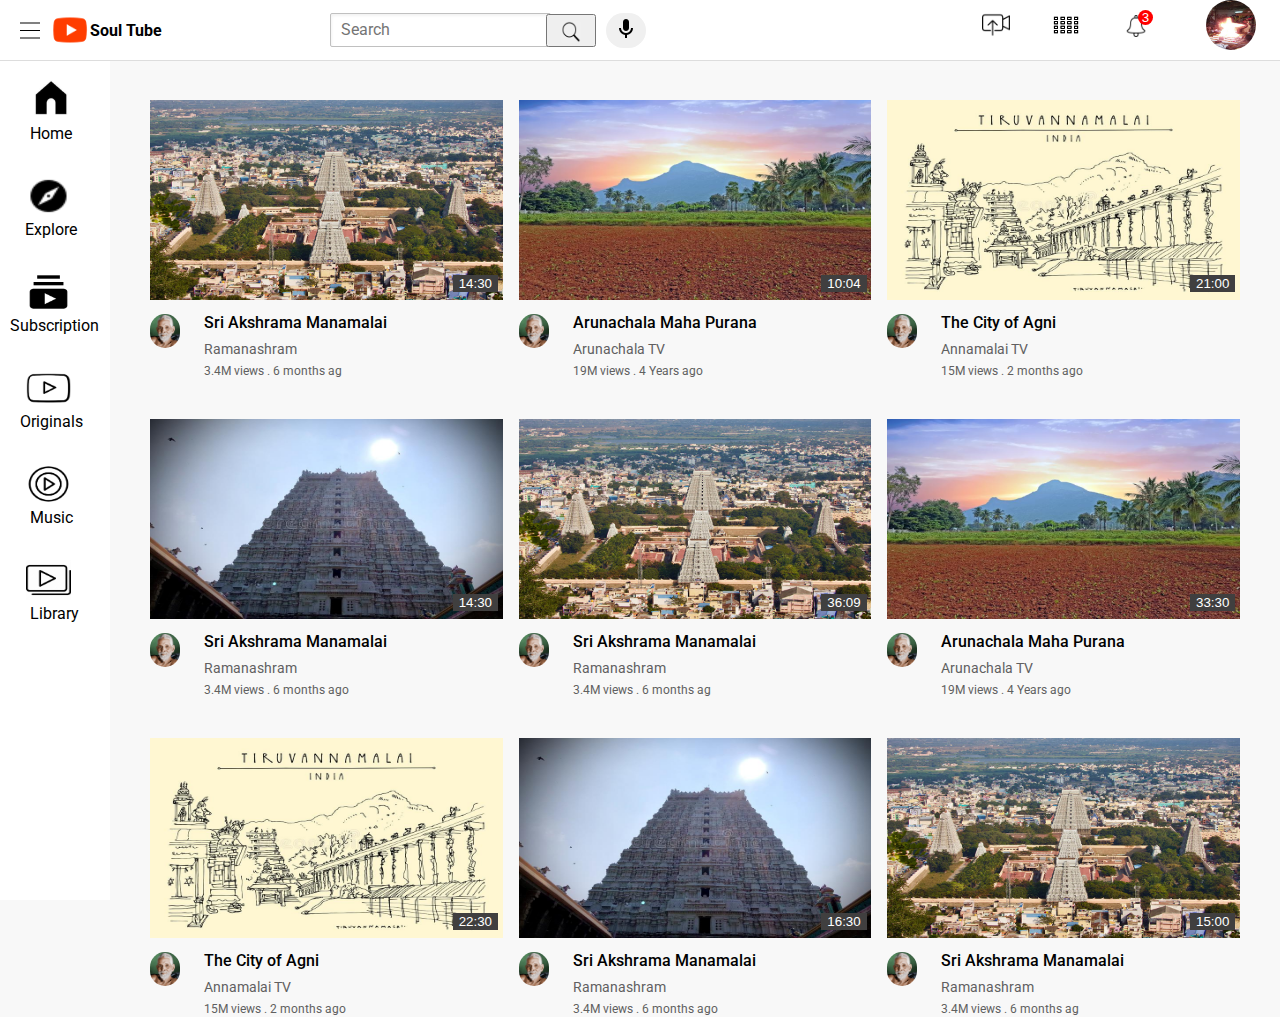
==== project-1/index.html @ 608aa6e9 "Added files" ====
<!DOCTYPE html>
<html>
    <head>
        <title>Youtube.com Clone</title>
        <link rel="preconnect" href="https://fonts.googleapis.com">
        <link rel="preconnect" href="https://fonts.gstatic.com" crossorigin>
        <link href="https://fonts.googleapis.com/css2?family=Roboto:wght@400;500;700&display=swap" rel="stylesheet">
        <link rel="stylesheet" href="styles/general.css">
        <link rel="stylesheet" href="styles/header.css">
        <link rel="stylesheet" href="styles/video.css">
        <link rel="stylesheet" href="styles/sidebar.css">


    </head>
    <body>
        <div class="header">
            <div class="left-section">
                <img class="Menu" src="icons/icons8-menu-50.png">
                <img class="Youtube-Logo" src="icons/icons8-youtube-48.png">
                <p><strong>Soul Tube</strong></p>
            </div>
            <div class="middle-section">
                <input class="search-bar" type="text" placeholder="Search">
                <button class="Search-button">
                    <img class="search-icon" src="icons/icons8-search-50.png">
                    <div class="tool-tip">Search</div>
                </button>
                <button class="Mic-Button">
                    <img class="Mic-icon" src="icons/icons8-microphone-24.png">
                    <div class="tooltip">
                        Search with your voice
                    </div>
                </button>
            </div>
            <div class="right-section">
                <button class="upload-button">
                    <img class="upload-icon" src="icons/icons8-video-upload-32.png">
                    <div class="tooltip">
                        Upload
                    </div>
                </button>
                <button class="grid-button">
                    <img class="grid-logo" src="icons/icons8-grid-view-50.png">
                    <div class="tool--tip">
                        Options
                    </div>
                  
                </button>
                <button class="bell-button">
                    <img class="bell-logo" src="icons/icons8-notification-50.png">
                    <div class="cnt">
                        3
                    </div>
                </button>
                <img class="my-logo" src="channel-logo/thumbnail3.0.jpeg">

            </div>


        </div>
        <div class="sidebar">
            <div class="sidebar-link">
                <img src="icons/Screenshot 2023-02-25 at 1.32.40 PM.png">
                <div><p style="margin-left: 30px;">Home</p></div>
            </div>
            <div class="sidebar-link">
                <img src="icons/icons8-compass-30.png">
                <div><p style="margin-left: 25px;">Explore</p></div>
            </div>
            <div class="sidebar-link">
                <img src="icons/youtube_subscription_icon_136007.png">
                <div><p style="margin-left: 10px;">Subscription</p></div>
            </div>
            <div class="sidebar-link">
                <img src="icons/download.png">
                <div><p style="margin-left: 20px;">Originals</p></div>
            </div>
            <div class="sidebar-link">
                <img src="icons/icon.png">
                <div><p style="margin-left: 30px;">Music</p></div>
            </div>
            <div class="sidebar-link">
                <img src="icons/icon-1.png">
                <div><p style="margin-left: 30px;">Library</p></div>
            </div>


        </div>




        <div class="video-info-grid">
            <div class="video-preview">
                <div class="thumbnail-row" style="position: relative;">
                    <img class="thumbnail-1" src="thumbnails/temple.jpeg">
                    <div style="position: absolute; height: 10px; width: 20px; bottom: 0; right: 30px; margin-bottom: 20px;">
                        <button style="background-color: rgb(64, 63, 63); color: white; border: none;">
                            14:30
                        </button>
                    </div>
                </div>
                <div class="video-grid">
                    <div class="channel-picture">
                        <img class="logo-1" src="channel-logo/whatsapdp.jpeg">
                    </div>
                    <div class="video-info">
                        <p class="video-title">
                            Sri Akshrama Manamalai
                        </p>
                        <p class="video-owner">
                            Ramanashram
                        </p>
                        <p class="view-report">
                            3.4M views &#46; 6 months ag
                        </p>
        
                    </div>
                </div>
        
              
    
            </div>
            <div class="video-preview">
                <div class="thumbnail-row" style="position: relative;">
                    <img class="thumbnail-1" src="thumbnails/Arunachalam.jpeg">
                    <div style="position: absolute; height: 10px; width: 20px; bottom: 0; right: 30px; margin-bottom: 20px;">
                        <button style="background-color: rgb(64, 63, 63); color: white; border: none;"><!--In this code we are assigning timestamp of the video by keeping the thumbnail as relative and we are creating a division which is absolute to the relative division(thumbnail) and we are assigning height,width,color and position which is relative to the thumbnail-->
                            10:04
                        </button>
                    </div>
                </div>
                <div class="video-grid">
                    <div class="channel-picture">
                        <img class="logo-1" src="channel-logo/whatsapdp.jpeg">
                    </div>
                    <div class="video-info">
                        <p class="video-title">
                            Arunachala Maha Purana
                        </p>
                        <p class="video-owner">
                            Arunachala TV
                        </p>
                        <p class="view-report">
                            19M views &#46; 4 Years ago
                        </p>
        
                    </div>
                </div>
        
              
    
            </div>
            <div class="video-preview">
                <div class="thumbnail-row" style="position: relative;">
                    <img class="thumbnail-1" src="thumbnails/tiruvannamalai-tiru-tamil-nadu-india-arulmigu-arunachaleswarar-temple-annamalaiyar-shiva-temple-annamalaiyar-hill-210025680 copy.jpg">
                    <div style="position: absolute; height: 10px; width: 20px; bottom: 0; right: 30px; margin-bottom: 20px;">
                        <button style="background-color: rgb(64, 63, 63); color: white; border: none;">
                            21:00
                        </button>
                    </div>
                </div>
                <div class="video-grid">
                    <div class="channel-picture">
                        <img class="logo-1" src="channel-logo/whatsapdp.jpeg">
                    </div>
                    <div class="video-info">
                        <p class="video-title">
                            The City of Agni
                        </p>
                        <p class="video-owner">
                            Annamalai TV
                        </p>
                        <p class="view-report">
                            15M views &#46; 2 months ago
                        </p>
        
                    </div>
                </div>
             
            </div>
            <div class="video-preview">
                <div class="thumbnail-row" style="position: relative">
                    <img class="thumbnail-1" src="thumbnails/koil.jpeg">
                    <div style="position: absolute; height: 10px; width: 20px; bottom: 0; right: 30px; margin-bottom: 20px;">
                        <button style="background-color: rgb(64, 63, 63); color: white; border: none;">
                            14:30
                        </button>
                    </div>
                </div>
                <div class="video-grid">
                    <div class="channel-picture">
                        <img class="logo-1" src="channel-logo/whatsapdp.jpeg">
                    </div>
                    <div class="video-info">
                        <p class="video-title">
                            Sri Akshrama Manamalai
                        </p>
                        <p class="video-owner">
                            Ramanashram
                        </p>
                        <p class="view-report">
                            3.4M views &#46; 6 months ago
                        </p>
        
                    </div>
                </div>
            </div>
            <div class="video-preview">
                <div class="thumbnail-row" style="position: relative;">
                    <img class="thumbnail-1" src="thumbnails/temple.jpeg">
                    <div style="position: absolute; height: 10px; width: 20px; bottom: 0; right: 30px; margin-bottom: 20px;">
                        <button style="background-color: rgb(64, 63, 63); color: white; border: none;">
                            36:09
                        </button>
                    </div>
                </div>
                <div class="video-grid">
                    <div class="channel-picture">
                        <img class="logo-1" src="channel-logo/whatsapdp.jpeg">
                    </div>
                    <div class="video-info">
                        <p class="video-title">
                            Sri Akshrama Manamalai
                        </p>
                        <p class="video-owner">
                            Ramanashram
                        </p>
                        <p class="view-report">
                            3.4M views &#46; 6 months ag
                        </p>
        
                    </div>
                </div>
            </div>
            <div class="video-preview">
                <div class="thumbnail-row" style="position: relative;">
                    <img class="thumbnail-1" src="thumbnails/Arunachalam.jpeg">
                    <div style="position: absolute; height: 10px; width: 20px; bottom: 0; right: 30px; margin-bottom: 20px;">
                        <button style="background-color: rgb(64, 63, 63); color: white; border: none;">
                            33:30
                        </button>
                    </div>
                </div>
                <div class="video-grid">
                    <div class="channel-picture">
                        <img class="logo-1" src="channel-logo/whatsapdp.jpeg">
                    </div>
                    <div class="video-info">
                        <p class="video-title">
                            Arunachala Maha Purana
                        </p>
                        <p class="video-owner">
                            Arunachala TV
                        </p>
                        <p class="view-report">
                            19M views &#46; 4 Years ago
                        </p>
        
                    </div>
                </div>
            </div>
            <div class="video-preview">
                <div class="thumbnail-row" style="position: relative;">
                    <img class="thumbnail-1" src="thumbnails/tiruvannamalai-tiru-tamil-nadu-india-arulmigu-arunachaleswarar-temple-annamalaiyar-shiva-temple-annamalaiyar-hill-210025680 copy.jpg">
                    <div style="position: absolute; height: 10px; width: 20px; bottom: 0; right: 30px; margin-bottom: 20px;">
                        <button style="background-color: rgb(64, 63, 63); color: white; border: none;">
                            22:30
                        </button>
                    </div>
                </div>
                <div class="video-grid">
                    <div class="channel-picture">
                        <img class="logo-1" src="channel-logo/whatsapdp.jpeg">
                    </div>
                    <div class="video-info">
                        <p class="video-title">
                            The City of Agni
                        </p>
                        <p class="video-owner">
                            Annamalai TV
                        </p>
                        <p class="view-report">
                            15M views &#46; 2 months ago
                        </p>
        
                    </div>
                </div>
             
            </div>
            <div class="video-preview">
                <div class="thumbnail-row" style="position: relative;">
                    <img class="thumbnail-1" src="thumbnails/koil.jpeg">
                    <div style="position: absolute; height: 10px; width: 20px; bottom: 0; right: 30px; margin-bottom: 20px;">
                        <button style="background-color: rgb(64, 63, 63); color: white; border: none;">
                            16:30
                        </button>
                    </div>
                </div>
                <div class="video-grid">
                    <div class="channel-picture">
                        <img class="logo-1" src="channel-logo/whatsapdp.jpeg">
                    </div>
                    <div class="video-info">
                        <p class="video-title">
                            Sri Akshrama Manamalai
                        </p>
                        <p class="video-owner">
                            Ramanashram
                        </p>
                        <p class="view-report">
                            3.4M views &#46; 6 months ago
                        </p>
        
                    </div>
                </div>
            </div>
            <div class="video-preview">
                <div class="thumbnail-row" style="position: relative;">
                    <img class="thumbnail-1" src="thumbnails/temple.jpeg">
                    <div style="position: absolute; height: 10px; width: 20px; bottom: 0; right: 30px; margin-bottom: 20px;">
                        <button style="background-color: rgb(64, 63, 63); color: white; border: none;">
                            15:00
                        </button>
                    </div>
                </div>
                <div class="video-grid">
                    <div class="channel-picture">
                        <img class="logo-1" src="channel-logo/whatsapdp.jpeg">
                    </div>
                    <div class="video-info">
                        <p class="video-title">
                            Sri Akshrama Manamalai
                        </p>
                        <p class="video-owner">
                            Ramanashram
                        </p>
                        <p class="view-report">
                            3.4M views &#46; 6 months ag
                        </p>
        
                    </div>
                </div>
        
              
    
            </div>


          
                 
            
        </div>

        
     
    
 
        
    </body>
</html>
---- project-1/styles/general.css ----
p {
    font-family: Roboto, Arial;/*font stacking*/
    margin-top: 0;
    margin-bottom: 0;
}
body{
    margin: 0;
    padding-top: 100px;
    padding-left: 150px;
    padding-right: 40px;
    background-color: rgb(248,248,248);
}
---- project-1/styles/header.css ----
.header{
    height: 60px;
    display: flex;
    flex-direction: row;
    justify-content: space-between;
    max-width: 100%;
    background-color: white;
    top: 0;
    left: 0;
    right: 0;
    position: fixed;
    border-bottom-width: 1px;
    border-bottom-color: rgb(221, 221, 221);
    border-bottom-style: solid;
    z-index: 100;
}
.left-section {
    display: flex;
    align-items: center;
    width: 300px;
}
.Menu{
    height: 25px;
    width: 20px;
    margin-left: 20px;

}
.Youtube-Logo{
    height: 40px;
    margin-left: 10px;
}
.middle-section {
    flex: 1;
    margin-left: 100px;
    margin-right: 30px;
    max-width: 500px;
    display: flex;
    align-items: center;
    justify-content: right;
    
}
.search-bar{
    height: 30px;
    flex: 1;
    padding-left: 10px;
    font-size: 16px;
    border-width: 1px;
    border-color: rgb(192,192,192);
    border-style: solid;
    border-radius: 2px;
    box-shadow: inset 1px 2px 3px rgba(0,0,0,0.05);
    margin-right: -5px;
    
}
.search-bar::placeholder{
    font-size: 16px;
    font-family: Roboto, Arial;
}
.Search-button {
    height: 33px;
    width:50px ;
    margin-left: -5;
    position: relative;
}
.search-icon {
    height: 22px;
    width: 20px;
    margin-top: 4px;
    background-color: rgb(240,240,240);
    border-width: 1px;
    border-radius: 2px;
    
}
.Search-button .tool-tip{
    position: absolute;
    top: 40px;
    left: 0;
    background-color: rgb(145, 145, 145);
    color: white;
    padding-top: 8px;
    padding-bottom: 8px;
    padding-left: 8px;
    padding-right: 8px;
    border-radius: 4px;
    font-size: 12px;
    opacity: 0;
    transition: opacity 0.15s;
    pointer-events: none;
}
.Search-button:hover .tool-tip {
    opacity: 1;

}
.Mic-Button {
    height: 35px;
    width: 40px;
    background-color: rgb(240,240,240);
    border: none;
    margin-left: 10px;
    border-radius: 20px;
    position: relative;
    
}
.Mic-Button .tooltip{
    position: absolute;
    top: 40px;
    left: 0;
    
    background-color: rgb(145, 145, 145);
    color: white;
    padding-top: 20px;
    padding-bottom: 20px;
    padding-left: 20px;
    padding-right: 20px;
    border-radius: 4px;
    font-size: 12px;
    opacity: 0;
    transition: opacity 0.15s;
    pointer-events: none;
    white-space: nowrap;
    transition: opacity 0.15s;
    display: flex;
}

.Mic-Button:hover .tooltip{
    opacity: 1;
}
.right-section{
    max-width: 800px;
    margin-left: 300px;
    display: flex;
    align-items: centre;
    flex: 1;
    justify-content: space-between;
    margin-right: 24px;
    flex-shrink: 0;
}
.upload-button {
    height: 30px;
    width: 20px;
    display: flex;
    margin-top: 10px;
    border: none;
    background-color: white;

}
.upload-button .tooltip{
    position: absolute;
    top: 50px;
    right: 0;
    margin-right: 320px;
    background-color: rgb(145, 145, 145);
    color: white;
    padding-top: 10px;
    padding-bottom: 10px;
    padding-left: 10px;
    padding-right: 10px;
    border-radius: 4px;
    font-size: 12px;
    opacity: 0;
    transition: opacity 0.15s;
    pointer-events: none;
    white-space: nowrap;
    transition: opacity 0.15s;
    display: flex;
}
.upload-button:hover .tooltip{
    opacity: 1;
}
.grid-logo{
    width: 30px;
    
}
.grid-button{
    width: 40px;
    height: 30px;
    margin-left: 10px;
    display: flex;
    justify-content: center;
    margin-top: 10px;
    background-color: white;
    border: none;
    margin-left: 50px;
    position: relative;

}
.grid-button .tool--tip{
    position: absolute;
    top: 50px;
    background-color: rgb(145, 145, 145);
    color: white;
    padding-top: 10px;
    padding-bottom: 10px;
    padding-left: 10px;
    padding-right: 10px;
    border-radius: 4px;
    font-size: 12px;
    opacity: 0;
    transition: opacity 0.15s;
    pointer-events: none;
    white-space: nowrap;
    transition: opacity 0.15s;
    display: flex;
}
.grid-button:hover .tool--tip {
    opacity: 1;
}
.bell-button{
    width: 40px;
    height: 35px;
    margin-top: 10px;
    border: none;
    background-color: white;
    margin-left: 30px;
    position: relative;

}
.bell-logo {
    height: 22px;
    width: 22px;

}
.cnt{
    position: absolute;
    height: 15px;
    width: 15px;
    border-radius: 10px;
    background-color: red;
    color: white;
    top: 0;
    right: 0;
    margin-right: 3px;

}
.my-logo{
    width: 50px;
    height: 50px;
    border-radius: 50px;
    margin-left: 50px;

}
---- project-1/styles/video.css ----
.thumbnail-1 {
    width: 100%;
    height: 200px;
    display: inline-block;

}


.channel-picture {
    width: 50px;
    display: inline-block;
    vertical-align: top;
    flex: 1;
}
.video-info{
    display: inline-block;
    width: 200px;
}
.logo-1 {
    width: 30px;
    border-radius: 30px;
    display: inline-block;
}
.thumbnail-row{
    margin-bottom: 10px;
}
.video-title{
    font-weight: 500;
    line-height: 15px;
    margin-bottom: 10px;
    display: inline-block;
}
.video-owner{
    font-size: 14px;
    color: rgb(96,96,96);
    margin-bottom: 4px;
    display: inline-block;
}
.view-report {
    font-size: 12px;
    color: rgb(96,96,96);
    display: inline-block;
}
.video-info-grid{
    display: grid;
    grid-template-columns: 1fr 1fr 1fr;
    column-gap: 16px;
    row-gap: 40px;
    
}
@media (max-width: 750px){
    .video-grid {
        grid-template-columns: 1fr 1fr;
    }
}
@media (min-width: 751px) and (max-width: 999px){
    .video-grid {
        grid-template-columns: 1fr 1fr 1fr;
    }
}
@media (min-width: 1000px){
    .video-grid {
        grid-template-columns: 1fr 1fr 1fr 1fr;
    }
}
---- project-1/styles/sidebar.css ----
.sidebar{
   
    background-color: white;
    left: 0;
    bottom: 0;
    width: 110px;
    top: 60px;
    position: fixed;
    align-items: center;
    border-left-width: 5px;
    border-left-color: rgb(221,221,221);
}
.sidebar-link{
    height: 95px;
    margin-bottom: 1px;
    
}
.sidebar-link:hover {
    background-color: rgb(235,235,235);
}
.sidebar-link img{
    height: 40px;
    width: 45px;
    margin-left: 26px;
    margin-top: 20px;
}
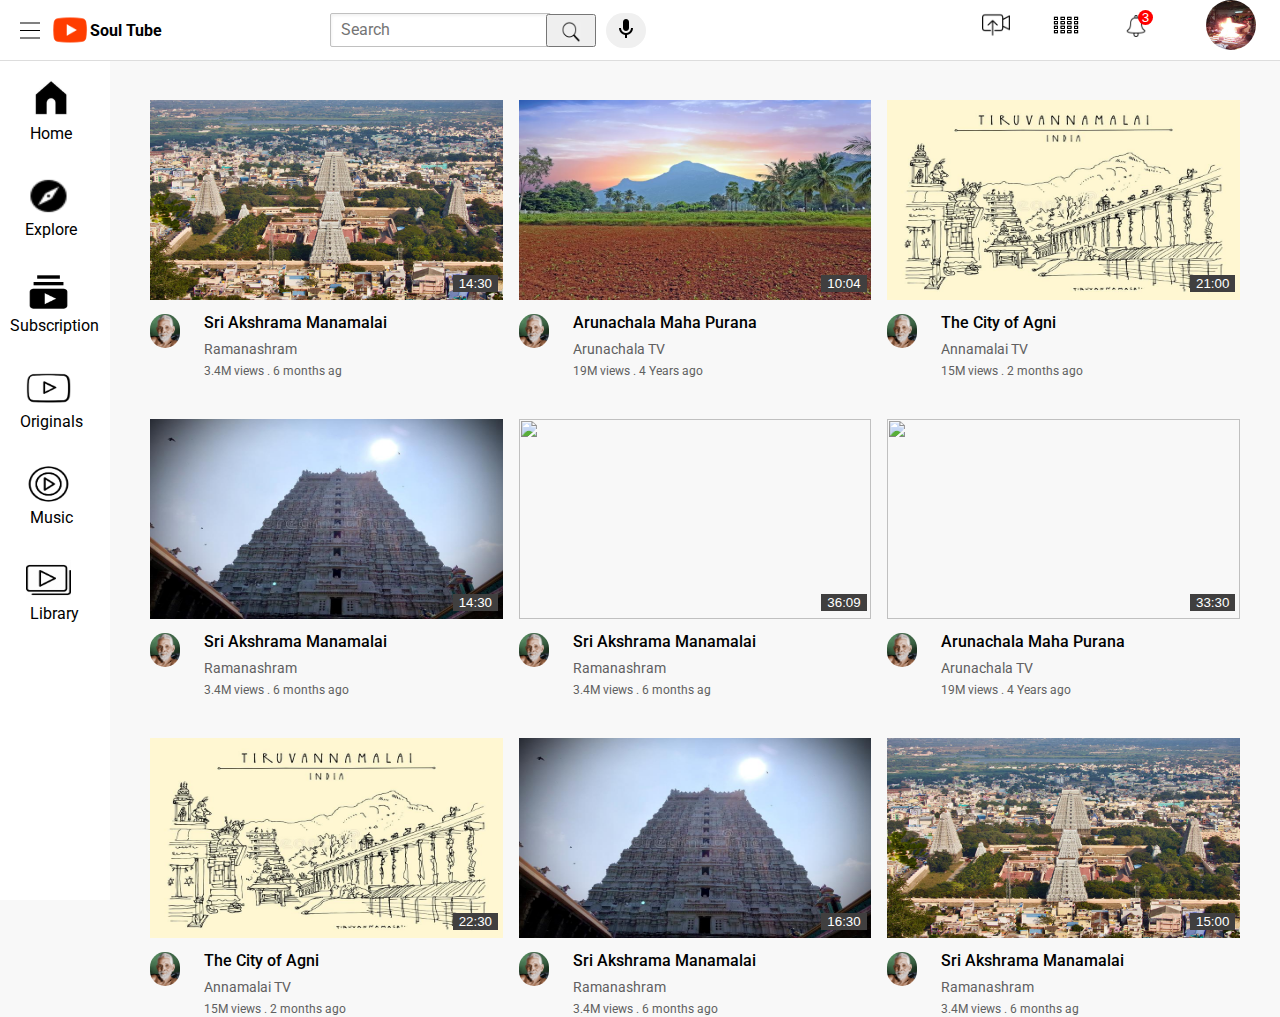
==== commit 43a186c3: "Update index.html" ====
--- a/project-1/index.html
+++ b/project-1/index.html
@@ -208,7 +208,7 @@
             </div>
             <div class="video-preview">
                 <div class="thumbnail-row" style="position: relative;">
-                    <img class="thumbnail-1" src="thumbnails/temple.jpeg">
+                    <img class="thumbnail-1" src="thumbnails/architecture-annamalaiyar-temple-tiruvannamalai-india-circa-january-120921819">
                     <div style="position: absolute; height: 10px; width: 20px; bottom: 0; right: 30px; margin-bottom: 20px;">
                         <button style="background-color: rgb(64, 63, 63); color: white; border: none;">
                             36:09
@@ -235,7 +235,7 @@
             </div>
             <div class="video-preview">
                 <div class="thumbnail-row" style="position: relative;">
-                    <img class="thumbnail-1" src="thumbnails/Arunachalam.jpeg">
+                    <img class="thumbnail-1" src="thumbnails/architecture-annamalaiyar-temple-tiruvannamalai-india-circa-january-120921826">
                     <div style="position: absolute; height: 10px; width: 20px; bottom: 0; right: 30px; margin-bottom: 20px;">
                         <button style="background-color: rgb(64, 63, 63); color: white; border: none;">
                             33:30
@@ -358,4 +358,4 @@
  
         
     </body>
-</html>+</html>
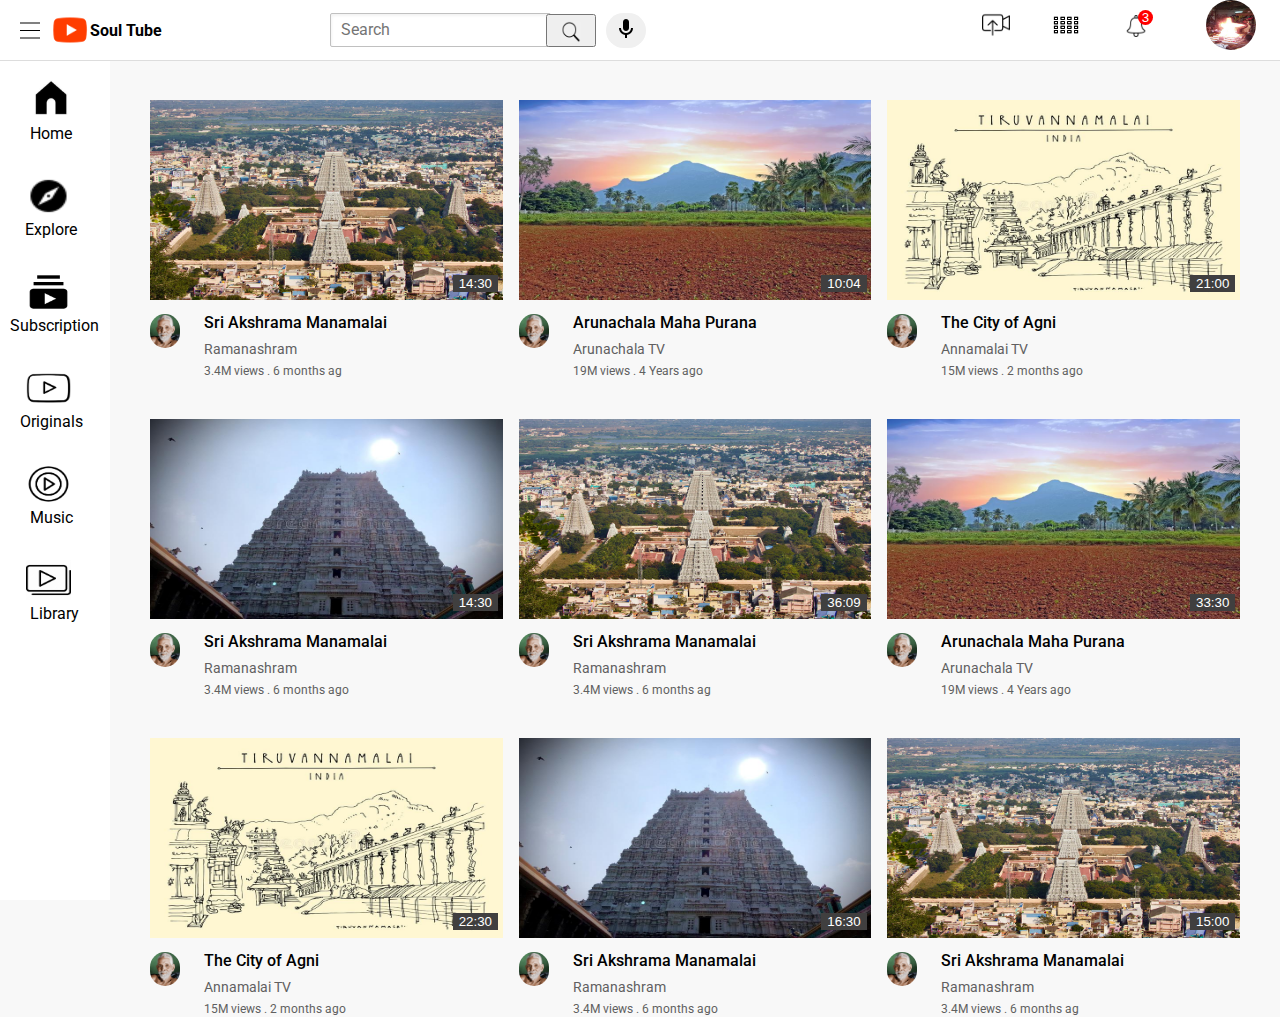
==== commit 3752e7a0: "Update index.html" ====
--- a/project-1/index.html
+++ b/project-1/index.html
@@ -208,7 +208,7 @@
             </div>
             <div class="video-preview">
                 <div class="thumbnail-row" style="position: relative;">
-                    <img class="thumbnail-1" src="thumbnails/architecture-annamalaiyar-temple-tiruvannamalai-india-circa-january-120921819">
+                    <img class="thumbnail-1" src="thumbnails/temple.jpeg">
                     <div style="position: absolute; height: 10px; width: 20px; bottom: 0; right: 30px; margin-bottom: 20px;">
                         <button style="background-color: rgb(64, 63, 63); color: white; border: none;">
                             36:09
@@ -235,7 +235,7 @@
             </div>
             <div class="video-preview">
                 <div class="thumbnail-row" style="position: relative;">
-                    <img class="thumbnail-1" src="thumbnails/architecture-annamalaiyar-temple-tiruvannamalai-india-circa-january-120921826">
+                    <img class="thumbnail-1" src="thumbnails/Arunachalam.jpeg">
                     <div style="position: absolute; height: 10px; width: 20px; bottom: 0; right: 30px; margin-bottom: 20px;">
                         <button style="background-color: rgb(64, 63, 63); color: white; border: none;">
                             33:30
